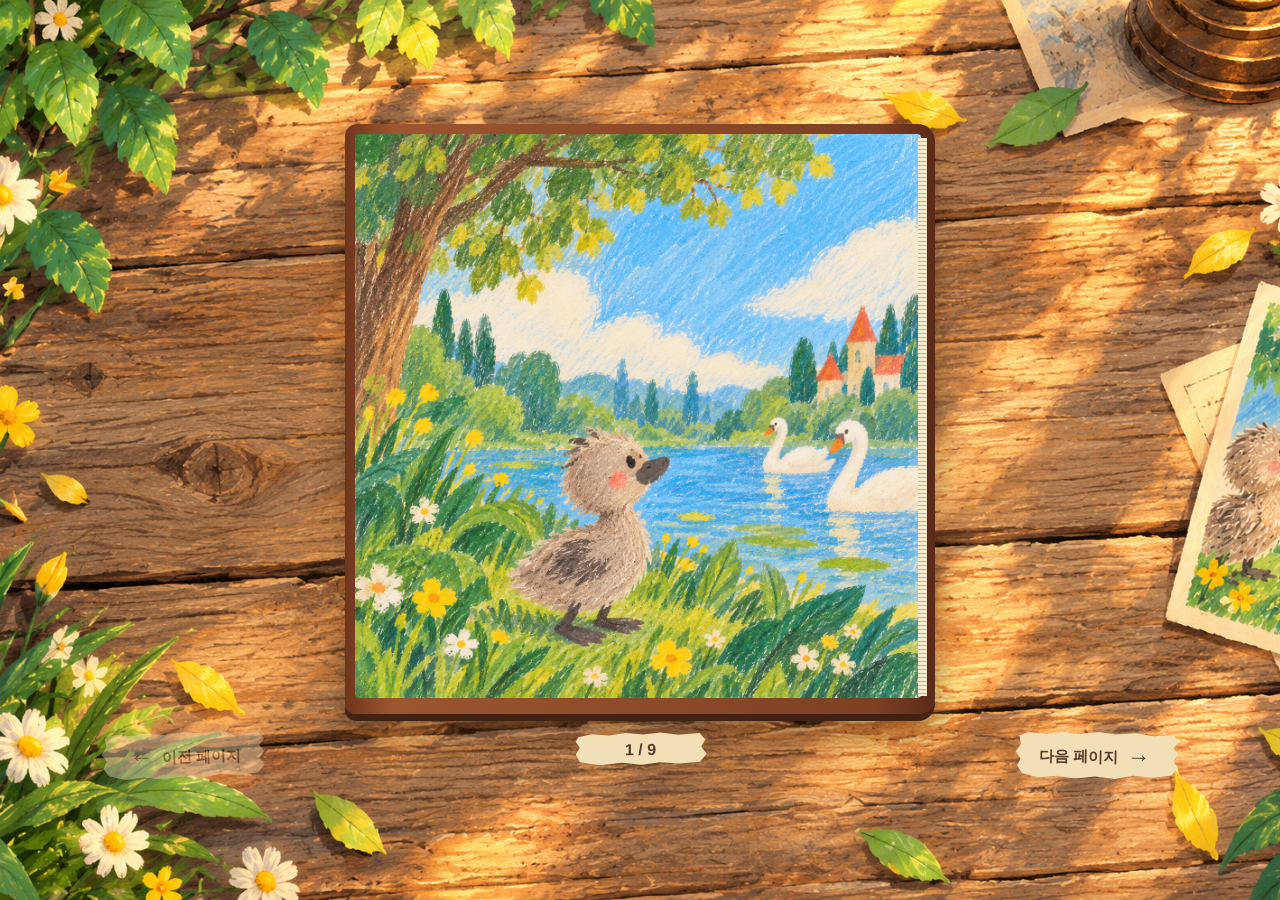
==== book.html @ 59ed9ea3 "Add files via upload" ====
<!doctype html>
<html lang="ko">
<head>
<meta charset="utf-8">
<meta name="viewport" content="width=device-width,initial-scale=1">
<title>미운 아기 오리</title>
<link rel="stylesheet" href="./book_style.css">
</head>
<body>
<main class="scene">
  <section class="book-area">
    <!-- 표지 -->
    <div class="closed-book" id="closedBook">
      <div class="cover-edge"></div>
      <img src="images/cover.png" alt="미운 아기 오리 표지">
    </div>

    <!-- 펼친 책 -->
    <div class="open-book" id="openBook">
      <div class="leather-cover"></div>
      <div class="page-stack left-stack"></div>
      <div class="page-stack right-stack"></div>

      <div class="pages">
        <div class="page left">
          <img id="leftPage" alt="">
          <div class="edge-shadow left-shadow"></div>
        </div>
        <div class="page right">
          <img id="rightPage" alt="">
          <div class="edge-shadow right-shadow"></div>
        </div>

        <div class="center-fold"></div>

        <div class="turn-page" id="turnPage">
          <div class="turn-face front"><img id="turnFront" alt=""></div>
          <div class="turn-face back"><img id="turnBack" alt=""></div>
        </div>
      </div>
    </div>
  </section>

  <nav class="controls">
    <button class="paper-btn prev" id="prev" disabled><span class="arrow">←</span> 이전 페이지</button>

    <div class="paper-count">
      <span id="counter">표지</span>
      <div class="dots" aria-hidden="true">
        <i></i><i></i><i></i><i></i><i></i><i></i>
      </div>
    </div>

    <button class="paper-btn next" id="next">다음 페이지 <span class="arrow">→</span></button>
  </nav>
</main>
<script src="book_script.js"></script>
</body>
</html>
---- book_style.css ----
*{box-sizing:border-box}
html,body{margin:0;width:100%;min-height:100%}
body{min-height:100vh;font-family:Pretendard,"Noto Sans KR",sans-serif;color:#4b3524}
.scene{
  min-height:100vh;
  padding:24px 34px 18px;
  display:flex;
  flex-direction:column;
  justify-content:center;
  align-items:center;
  overflow:hidden;
  background:url("images/storybook-bg.png") center/cover no-repeat fixed;
}
.book-area{
  width:min(1180px,92vw);
  height:min(590px,46vw);
  min-height:420px;
  display:flex;
  align-items:center;
  justify-content:center;
  position:relative;
}
/* ---------- 닫힌 표지 ---------- */
.closed-book{
  width:min(590px,78vw);
  aspect-ratio:1;
  position:relative;
  padding:10px 14px 16px 10px;
  border-radius:12px 17px 17px 11px;
  background:linear-gradient(90deg,#6e351e,#9c5630 8%,#7d4024 90%,#5a2b19);
  box-shadow:0 22px 30px rgba(52,28,12,.46),0 7px 0 #4b2818;
}
.closed-book img{width:100%;height:100%;display:block;object-fit:cover;border-radius:4px}
.cover-edge{position:absolute;right:8px;top:14px;bottom:18px;width:9px;background:repeating-linear-gradient(to bottom,#f7ebcd 0 3px,#cdb88d 3px 4px);z-index:2}
.open-book{display:none;position:relative;width:100%;height:100%;padding:14px 20px 22px}
.open-book.show{display:block}
.closed-book.hide{display:none}
/* ---------- 갈색 하드커버 ---------- */
.leather-cover{
  position:absolute;inset:3px 0 3px;
  border-radius:22px 24px 18px 20px;
  background:
    linear-gradient(90deg,#663019 0,#9a5029 5%,#7b3c20 48%,#5e2d19 50%,#7b3c20 52%,#9a5029 95%,#663019 100%);
  box-shadow:
    0 24px 31px rgba(48,25,11,.48),
    0 7px 0 #4d2717,
    inset 0 0 0 2px rgba(232,157,93,.22);
}
.page-stack{
  position:absolute;top:18px;bottom:12px;width:49%;
  background:repeating-linear-gradient(to bottom,#f8edcf 0 3px,#d9c49b 3px 4px);
  box-shadow:0 5px 0 #b79869;
}
.left-stack{left:23px;border-radius:12px 2px 7px 13px}
.right-stack{right:23px;border-radius:2px 12px 13px 7px}
.pages{
  position:relative;z-index:3;
  width:100%;height:100%;
  display:grid;grid-template-columns:1fr 1fr;
  perspective:2200px;
  filter:drop-shadow(0 5px 5px rgba(52,30,15,.22));
}
.page{
  position:relative;overflow:hidden;background:#f8efd7;
}
.page.left{
  border-radius:14px 1px 2px 10px;
  transform:perspective(1300px) rotateY(1.8deg);
  transform-origin:right center;
}
.page.right{
  border-radius:1px 14px 10px 2px;
  transform:perspective(1300px) rotateY(-1.8deg);
  transform-origin:left center;
}
.page img,.turn-face img{width:100%;height:100%;display:block;object-fit:cover}
.edge-shadow{position:absolute;inset:0;pointer-events:none}
.left-shadow{box-shadow:inset 15px 0 20px rgba(61,39,21,.15),inset -20px 0 27px rgba(47,30,18,.18),inset 0 10px 13px rgba(255,255,255,.15)}
.right-shadow{box-shadow:inset -15px 0 20px rgba(61,39,21,.15),inset 20px 0 27px rgba(47,30,18,.18),inset 0 10px 13px rgba(255,255,255,.15)}
.center-fold{
  position:absolute;z-index:9;left:50%;top:-2px;bottom:-2px;width:42px;transform:translateX(-50%);
  background:linear-gradient(90deg,transparent 0,rgba(56,34,19,.08) 22%,rgba(39,24,14,.30) 46%,rgba(30,18,11,.38) 50%,rgba(255,248,220,.20) 55%,rgba(55,34,19,.09) 78%,transparent);
  pointer-events:none;
}
/* ---------- 실제 오른쪽 장 넘김 ---------- */
.turn-page{
  display:none;position:absolute;z-index:12;top:0;right:0;width:50%;height:100%;
  transform-style:preserve-3d;transform-origin:left center;
}
.turn-page.active{display:block}
.turn-page.forward{animation:flipForward .95s cubic-bezier(.62,.05,.35,1) forwards}
.turn-page.backward{left:50%;right:auto;transform:rotateY(-180deg);animation:flipBackward .95s cubic-bezier(.62,.05,.35,1) forwards}
.turn-face{position:absolute;inset:0;overflow:hidden;background:#f8efd7;backface-visibility:hidden;-webkit-backface-visibility:hidden}
.turn-face.back{transform:rotateY(180deg);filter:brightness(.94)}
.turn-page:after{
  content:"";position:absolute;inset:0;backface-visibility:hidden;pointer-events:none;
  background:linear-gradient(90deg,transparent 42%,rgba(45,27,15,.32));opacity:0;animation:turnShade .95s ease;
}
/* ---------- 레퍼런스의 찢어진 종이 버튼 ---------- */
.controls{
  width:min(1080px,88vw);
  margin-top:18px;
  display:grid;grid-template-columns:1fr auto 1fr;
  align-items:start;gap:24px;z-index:5;
}
.paper-btn,.paper-count{
  color:#533c2b;
  background:#f1dfb7;
  border:0;
  box-shadow:0 5px 9px rgba(52,28,12,.25);
  position:relative;
}
/* clip-path로 손으로 찢은 종이 외곽 */
.paper-btn{
  min-width:166px;
  padding:14px 22px 13px;
  font:600 15px/1 Pretendard,"Noto Sans KR",sans-serif;
  cursor:pointer;
  clip-path:polygon(3% 12%,9% 5%,19% 8%,28% 3%,39% 7%,51% 2%,61% 6%,73% 3%,84% 8%,96% 5%,99% 19%,96% 31%,99% 44%,96% 57%,99% 71%,95% 86%,84% 91%,72% 88%,61% 95%,49% 91%,37% 96%,26% 91%,15% 95%,5% 87%,2% 72%,4% 58%,1% 44%,4% 29%);
}
.paper-btn.prev{justify-self:start;transform:rotate(-1.4deg)}
.paper-btn.next{justify-self:end;transform:rotate(1.2deg)}
.paper-btn:hover:not(:disabled){filter:brightness(1.04);translate:0 -2px}
.paper-btn:disabled{opacity:.42;cursor:default}
.arrow{font-size:23px;vertical-align:-2px;margin:0 5px}
.paper-count{
  min-width:135px;text-align:center;padding:10px 22px 8px;
  font-size:16px;font-weight:600;
  clip-path:polygon(4% 16%,14% 8%,27% 12%,39% 5%,52% 10%,65% 5%,78% 11%,94% 7%,98% 25%,95% 45%,99% 65%,94% 87%,79% 91%,64% 87%,51% 94%,36% 88%,20% 94%,5% 85%,2% 64%,5% 45%,2% 28%);
  transform:rotate(-.5deg);
}
.dots{position:absolute;left:50%;transform:translateX(-50%);top:42px;display:flex;gap:9px}
.dots i{width:7px;height:7px;border-radius:50%;background:#f1dfb7;box-shadow:0 2px 3px rgba(52,28,12,.22)}
@keyframes flipForward{0%{transform:rotateY(0)}48%{transform:rotateY(-90deg) translateZ(11px)}100%{transform:rotateY(-180deg)}}
@keyframes flipBackward{0%{transform:rotateY(-180deg)}52%{transform:rotateY(-90deg) translateZ(11px)}100%{transform:rotateY(0)}}
@keyframes turnShade{0%,100%{opacity:0}45%,55%{opacity:1}}
@media(max-width:760px){
  .scene{padding:14px 8px}
  .book-area{width:96vw;height:48vw;min-height:270px}
  .open-book{padding:7px 9px 12px}
  .controls{width:94vw;gap:6px;margin-top:12px}
  .paper-btn{min-width:0;padding:10px 9px;font-size:11px}
  .paper-count{min-width:80px;padding:8px 9px;font-size:12px}
  .arrow{font-size:16px;margin:0 2px}
  .dots{top:34px;gap:5px}.dots i{width:5px;height:5px}
}
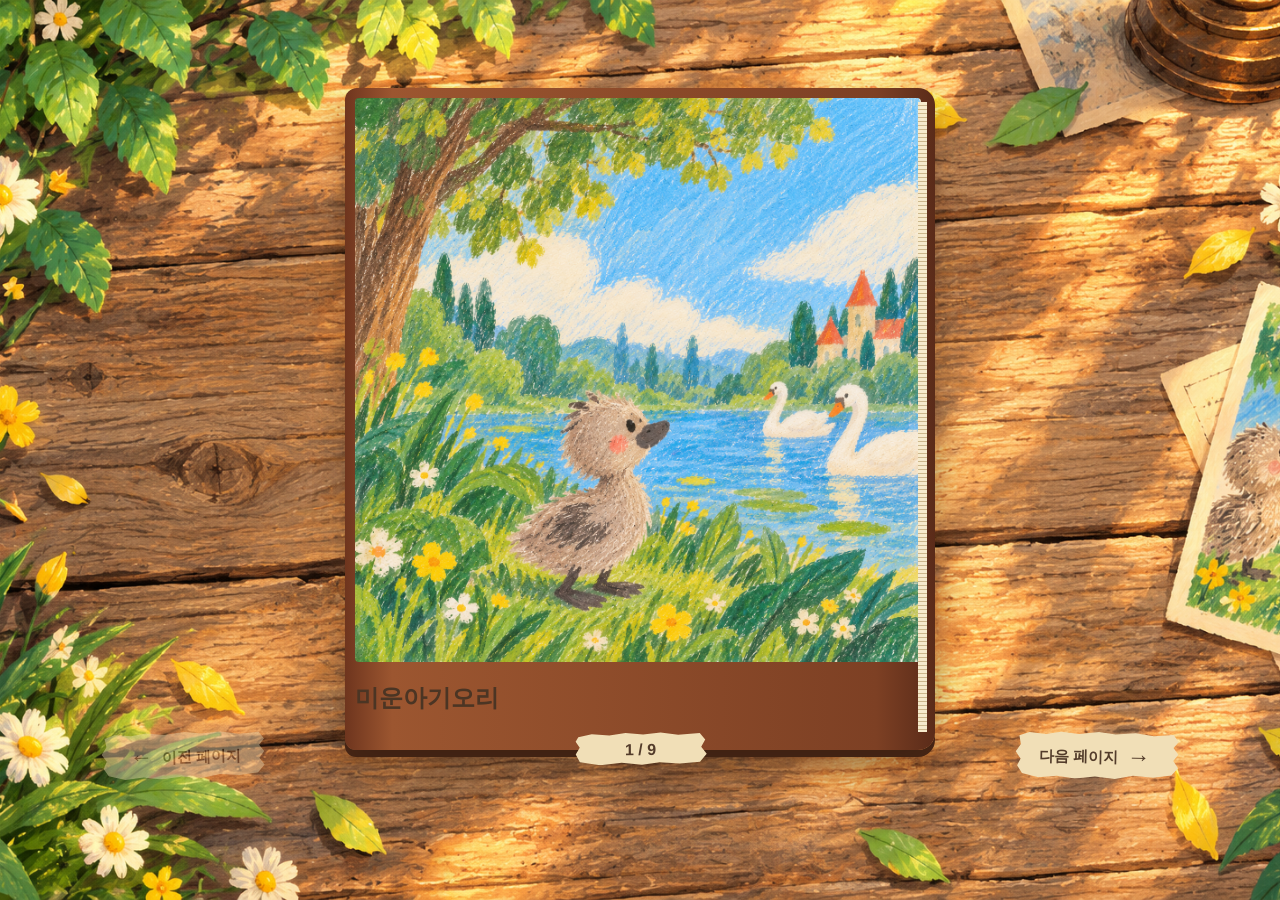
==== commit f2c0ba17: "Update book.html" ====
--- a/book.html
+++ b/book.html
@@ -4,7 +4,7 @@
 <meta charset="utf-8">
 <meta name="viewport" content="width=device-width,initial-scale=1">
 <title>미운 아기 오리</title>
-<link rel="stylesheet" href="./book_style.css">
+<link rel="stylesheet" href="book_style.css">
 </head>
 <body>
 <main class="scene">
@@ -13,6 +13,9 @@
     <div class="closed-book" id="closedBook">
       <div class="cover-edge"></div>
       <img src="images/cover.png" alt="미운 아기 오리 표지">
+      <h1 class="cover-title" aria-label="미운 아기 오리">
+        <span>미</span><span>운</span><span>아</span><span>기</span><span>오</span><span>리</span>
+      </h1>
     </div>
 
     <!-- 펼친 책 -->
@@ -24,10 +27,12 @@
       <div class="pages">
         <div class="page left">
           <img id="leftPage" alt="">
+          <p class="story-text" id="leftText"></p>
           <div class="edge-shadow left-shadow"></div>
         </div>
         <div class="page right">
           <img id="rightPage" alt="">
+          <p class="story-text" id="rightText"></p>
           <div class="edge-shadow right-shadow"></div>
         </div>
 
@@ -56,4 +61,4 @@
 </main>
 <script src="book_script.js"></script>
 </body>
-</html>+</html>
